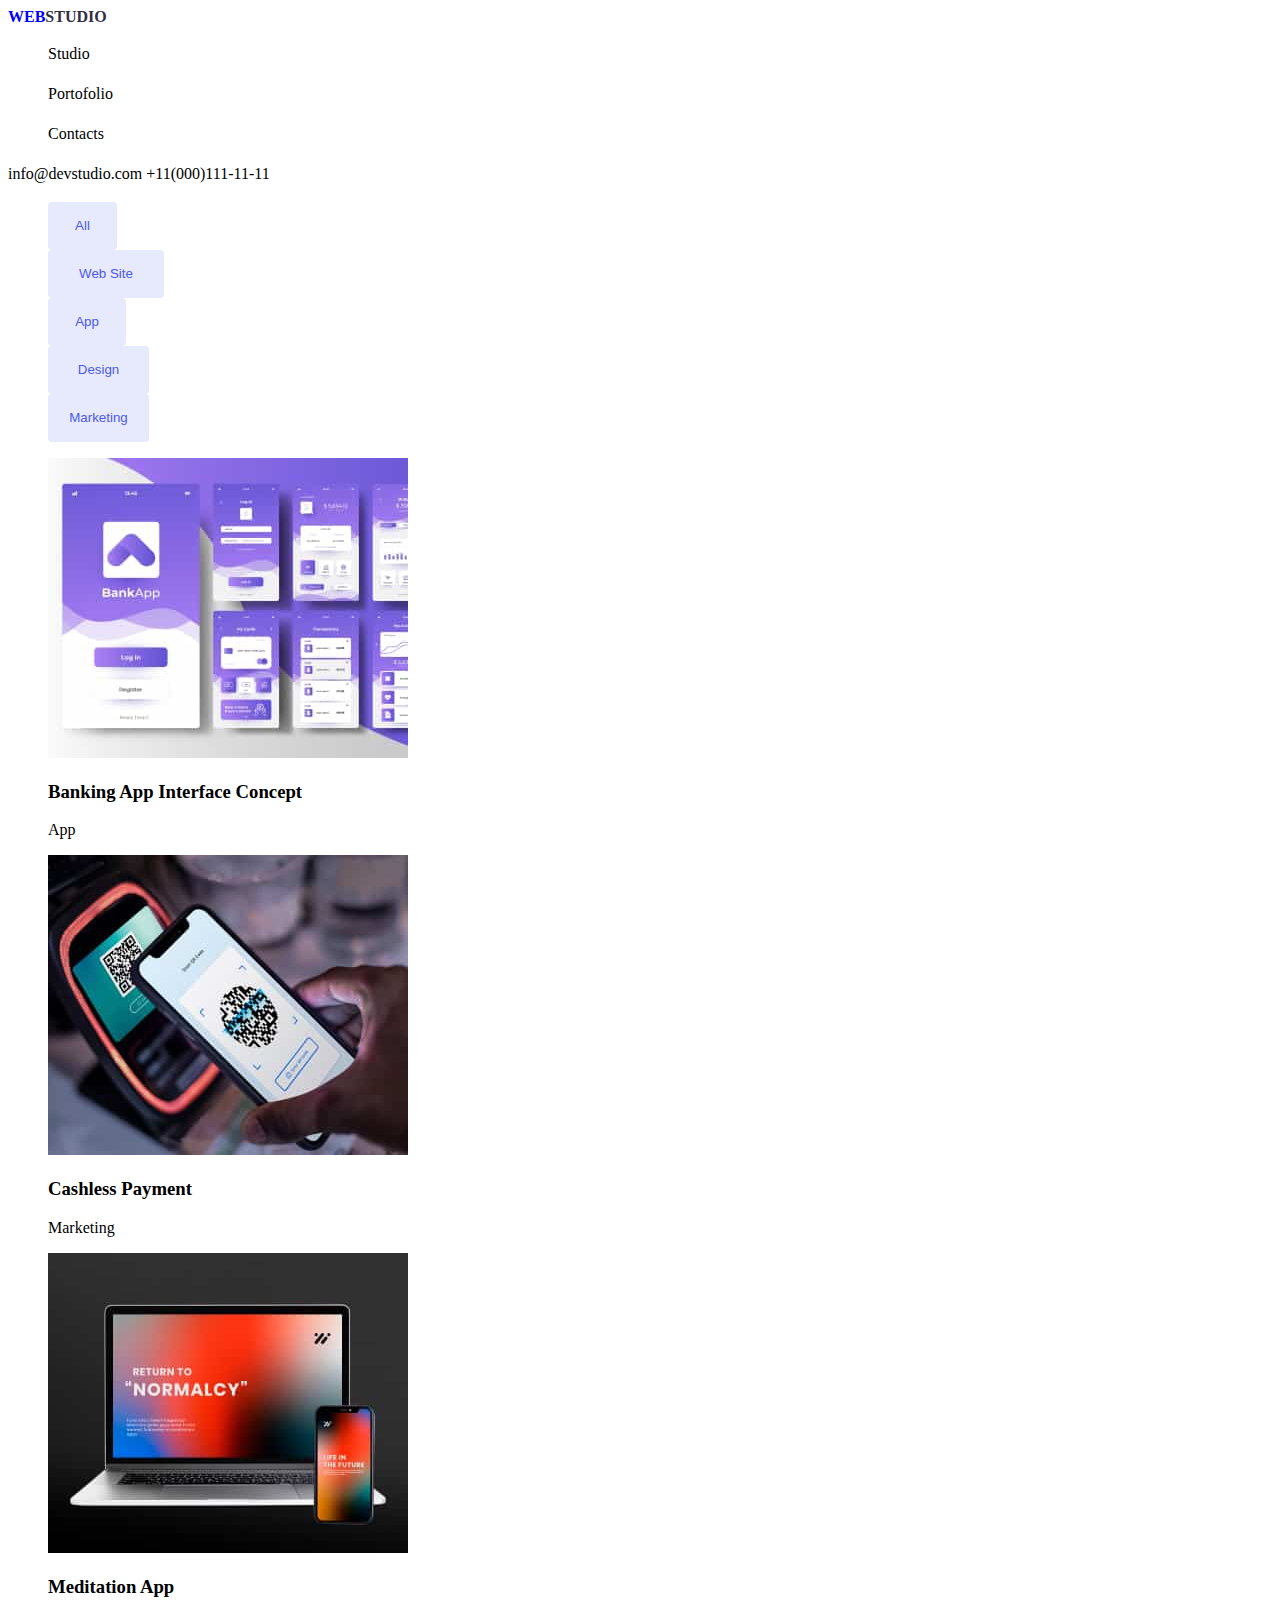
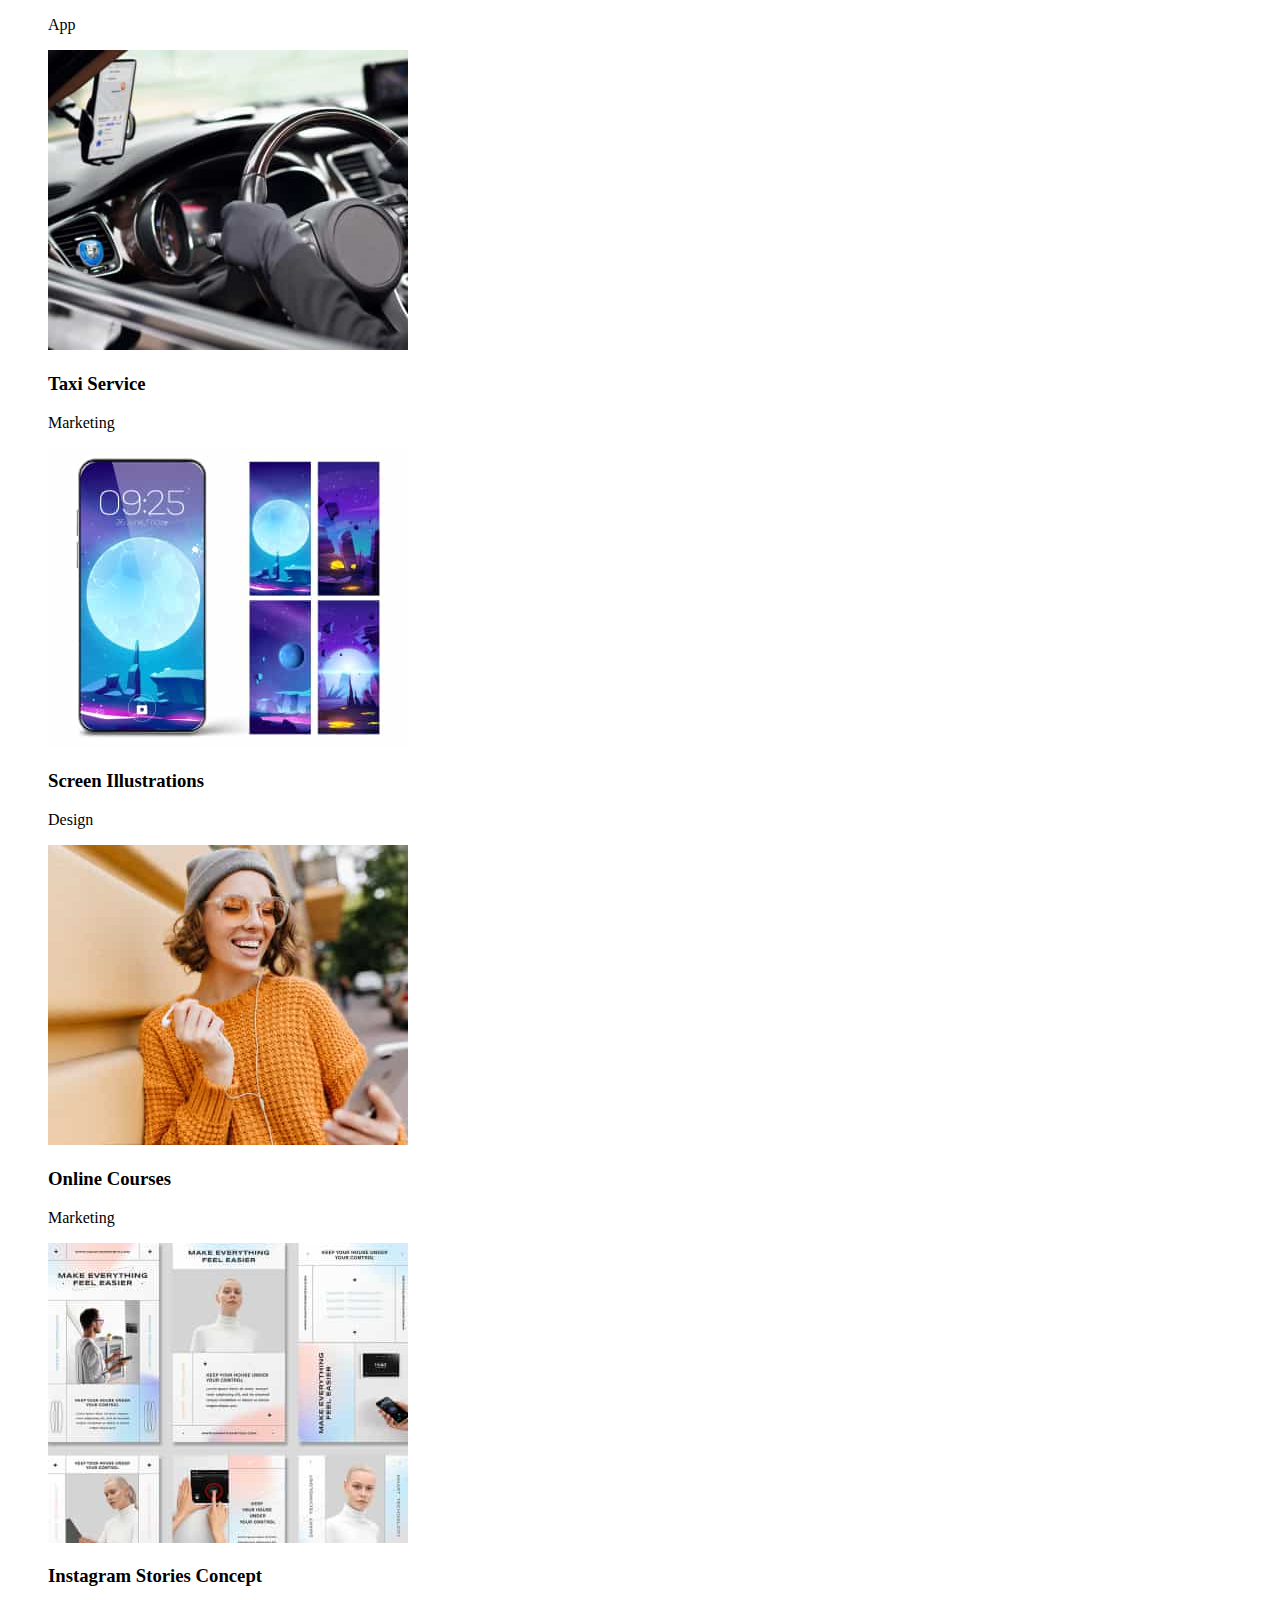
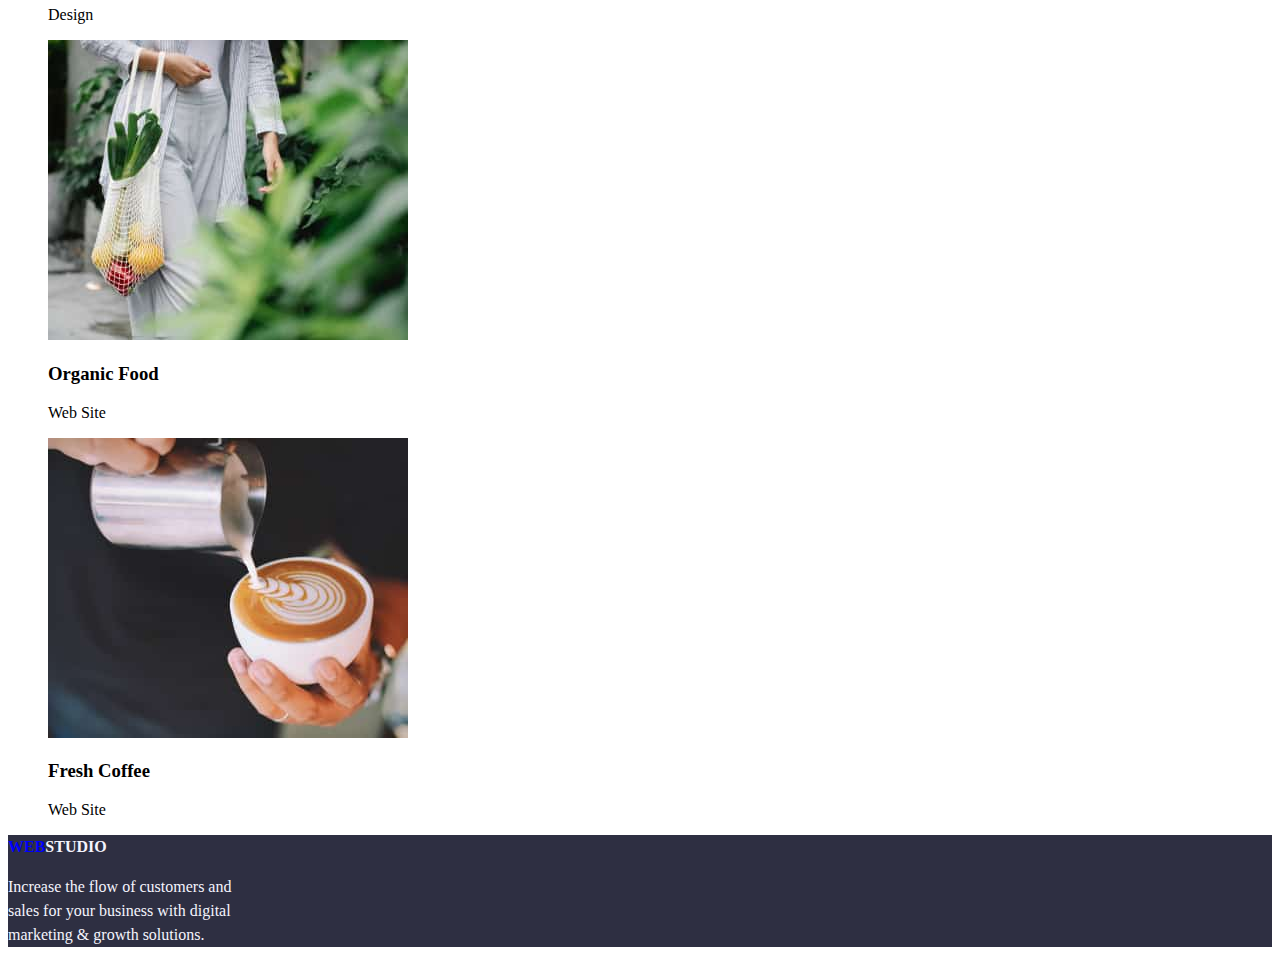
==== Portofoliu.html @ 612a8f5f "update 1" ====
<!DOCTYPE html>
<html lang="en">
  <head>
    <meta charset="UTF-8" />
    <meta name="viewport" content="width=device-width, initial-scale=1.0" />
    <title>Portofoliu</title>
    <link rel="preconnect" href="https://fonts.googleapis.com" />
    <link rel="preconnect" href="https://fonts.gstatic.com" crossorigin />
    <link
      href="https://fonts.googleapis.com/css2?family=Raleway:ital,wght@0,700;1,700&family=Roboto:wght@400;500;700;900&display=swap"
      rel="stylesheet"
    />
    <link rel="stylesheet" href="style.css" />
  </head>
  <body class="website">
    <header>
      <!-- Logo -->
      <a href="index.html" class="logo">STUDIO</a>
      <!-- Sectiunea Navigatie -->
      <nav class="pages">
        <ul>
          <li><a href="index.html">Studio</a></li>
        </ul>
        <ul>
          <li><a href="Portofoliu.html">Portofolio</a></li>
        </ul>
        <ul>
          <li><a>Contacts</a></li>
        </ul>
      </nav>
      <!-- Email and Phone -->
      <div class="link-logo">
        <a href="mailto:info@devstudio.com">info@devstudio.com</a>
        <a href="tel:+11 (000) 111-11-11">+11(000)111-11-11</a>
      </div>
    </header>
    <!-- Main section -->
    <main>
      <!-- Filter bar -->
      <section class="buttons">
        <ul class="active-buttons">
          <li><button type="button" class="all">All</button></li>
          <li><button type="button" class="web">Web Site</button></li>
          <li><button type="button" class="app">App</button></li>
          <li><button type="button" class="design">Design</button></li>
          <li><button type="button" class="marketing">Marketing</button></li>
        </ul>
      </section>
      <!-- Project Cards -->
      <section>
        <ul>
          <li>
            <img
              src="./images/bankapp.jpg"
              alt="bankapp"
              width="360"
              height="300"
            />
            <h3>Banking App Interface Concept</h3>
            <p>App</p>
          </li>
          <li>
            <img
              src="./images/contactless.jpg"
              alt="cashless"
              width="360"
              height="300"
            />
            <h3>Cashless Payment</h3>
            <p>Marketing</p>
          </li>
          <li>
            <img
              src="./images/laptop.jpg"
              alt="laptop"
              width="360"
              height="300"
            />
            <h3>Meditation App</h3>
            <p>App</p>
          </li>
          <li>
            <img
              src="./images/driving.jpg"
              alt="driving"
              width="360"
              height="300"
            />
            <h3>Taxi Service</h3>
            <p>Marketing</p>
          </li>
          <li>
            <img
              src="./images/ecran.jpg"
              alt="screen"
              width="360"
              height="300"
            />
            <h3>Screen Illustrations</h3>
            <p>Design</p>
          </li>
          <li>
            <img
              src="./images/music.jpg"
              alt="music"
              width="360"
              height="300"
            />
            <h3>Online Courses</h3>
            <p>Marketing</p>
          </li>
          <li>
            <img
              src="./images/website.jpg"
              alt="website"
              width="360"
              height="300"
            />
            <h3>Instagram Stories Concept</h3>
            <p>Design</p>
          </li>
          <li>
            <img
              src="./images/shopping.jpg"
              alt="shopping"
              width="360"
              height="300"
            />
            <h3>Organic Food</h3>
            <p>Web Site</p>
          </li>
          <li>
            <img
              src="./images/coffee.jpg"
              alt="coffee"
              width="360"
              height="300"
            />
            <h3>Fresh Coffee</h3>
            <p>Web Site</p>
          </li>
        </ul>
      </section>
    </main>
    <footer class="footer">
      <!-- Logo -->
      <a href="index.html" class="logo">STUDIO</a>
      <p>
        Increase the flow of customers and <br> sales for your business with digital <br>
        marketing & growth solutions.
      </p>
    </footer>
    </footer>
  </body>
</html>
---- style.css ----
.root{
  --link-color:color: #2E2F42;
  --global-font-family:"Roboto", sans-serif;
  --logo-font-family:"Raleway", sans-serif;
  --link-logo:color: #434455;
  --global-withe-text:color: #F4F4FD;
}

.website {
  font-family: var(--global-font-family);
}

.logo-footer::before{
  color: blue;
  font-family: var(--logo-font-family);
  font-weight: 800;
  size: 18px;
  text-decoration: none;
}
.footer .logo{
  color:#F4F4FD;
  text-decoration: none;
}
.logo::before{
  content: "WEB";
  color: blue;
  font-family: var(--logo-font-family);
  font-weight: 800;
  size: 18px;
  text-decoration: none;
}
.logo{
  color: #2E2F42;
  text-decoration: none;
  font-family: var(--logo-font-family);
  font-weight: 800;
  size: 18px;
}

.link-logo a {
  color: var(--link-logo);
  text-decoration: none;
  size: 16px;
  line-height:1.5;
  
}
.pages a {
  color: var(--link-color);
  text-decoration: none;
  font-weight: 500;
  size: 16px;
  line-height:1.5;
  }

ul {
    list-style-type: none;
  }
.button-order:hover{
  background-color:#4D5AE5;
  color: #FFFFFF;
  cursor: pointer;
  
}
.button-order{
  padding: 16px,32px,16px,32px;
  width: 169px;
  height:56px;
  font-weight: 500;
  size: 16px;
  border-radius: 4px;
  border: none;
  line-height:1.5;
}
.hero-heder{
  font-family: var(--logo-font-family);
  font-weight: 700;
  color: #FFFFFF;
  background-color: 
  #2E2F42;
  text-align: center;
  line-height:60x;
}
.about li h3{
  font-weight: 500;
  size: 20px;
  color: var(--link-color);
  line-height:1.5;
}
.about li p{
  size: 16px;
  color: var(--link-color);
  line-height:1.5;
}
.sub-heder{
  font-weight: 700;
  size: 36px;
  color: var(--link-color);
  line-height:40px;
}
.team{
  font-weight: 700;
  size: 36px;
  color: var(--link-color);
  line-height:40px;
}
.our-team h3{
  font-weight: 500;
  size: 20px;
  color: var(--link-color);
  line-height:1.5;
}
.our-team p{
  size: 16px;
  color: var(--link-logo);
  line-height:1.5;
}
.footer{
background-color: #2E2F42;
color: #F4F4FD;
line-height:1.5;

}
.logo-studio{
  color: #FFFFFF;
  line-height:21px;
  
}
.buttons .all {
  font-weight: 500;
  color: #4D5AE5;
  background-color: #E7E9FC;
  width:69px;
  height:48px;
  padding:12px, 24px, 12px, 24px;
  cursor: pointer;
  border: none;
  border-radius: 4px;
  line-height:1.5;
}
.buttons .all:hover {
  background-color:#404BBF;
  color: #FFFFFF;
  }

  .buttons .web{
    color: #4D5AE5;
    background-color: #E7E9FC;
    width:116px;
    height:48px;
    padding:12px, 24px, 12px, 24px;
    cursor: pointer;
    border: 1px;
    border-radius: 4px;
    font-weight: 500;
    line-height:1.5;
  }
  .buttons .web:hover{
    background-color:#404BBF;
    color: #FFFFFF;
  }
  .buttons .app{
    color: #4D5AE5;
    background-color: #E7E9FC;
    width:78px;
    height:48px;
    padding:12px, 24px, 12px, 24px;
    cursor: pointer;
    border: 1px;
    border-radius: 4px;
    font-weight: 500;
    line-height:1.5;
  }
  .buttons .app:hover{
    background-color:#404BBF;
    color: #FFFFFF;
  }
  .buttons .design{
    color: #4D5AE5;
    background-color: #E7E9FC;
    width:101px;
    height:48px;
    padding:12px, 24px, 12px, 24px;
    cursor: pointer;
    border: 1px;
    border-radius: 4px;
    font-weight: 500;
    line-height:1.5;
  }
  .buttons .design:hover{
    background-color:#404BBF;
    color: #FFFFFF;
  }
  .buttons .marketing{
    color: #4D5AE5;
    background-color: #E7E9FC;
    width:101px;
    height:48px;
    padding:12px, 24px, 12px, 24px;
    cursor: pointer;
    border: 1px;
    border-radius: 4px;
    font-weight: 500;
    line-height:1.5;
  }
  .buttons .marketing:hover{
    background-color:#404BBF;
    color: #FFFFFF;
  }
  .nav-menu{
    display: flex;
  }
  .page-menu{
    display: flex;
  }
.container{
  width: 1200px;
}
.about {
  display: flex;
	justify-content: center;
  gap: 24px;

 }
 .section-img{
  display: flex;
  justify-content: center;
  gap: 24px;
 }
 .sub-heder{
  display: flex;
  justify-content: center;
 }
 .team{
  justify-content: center;
  display: flex;
 }
 .our-team{
  justify-content: center;
  display: flex;
  gap: 24px;
 }
 .team-background{
  background-color: #F4F4FD;
 }
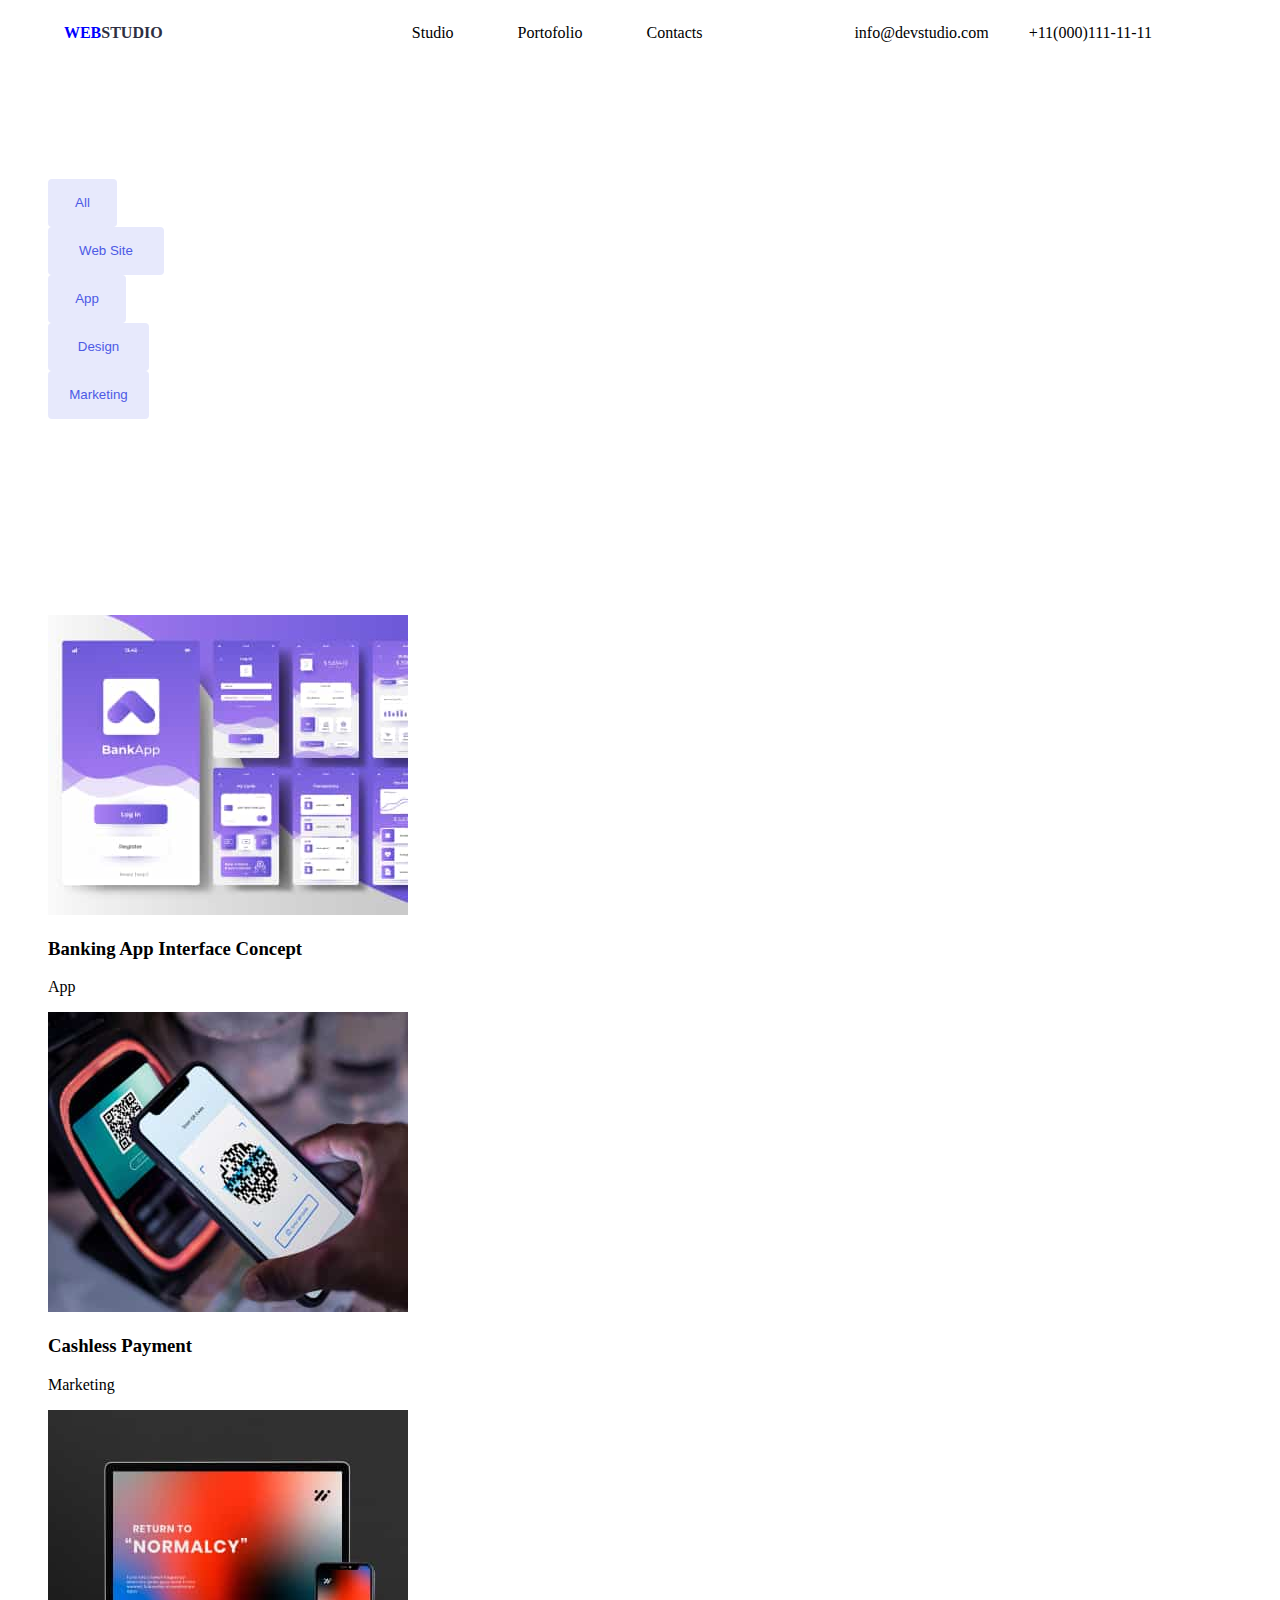
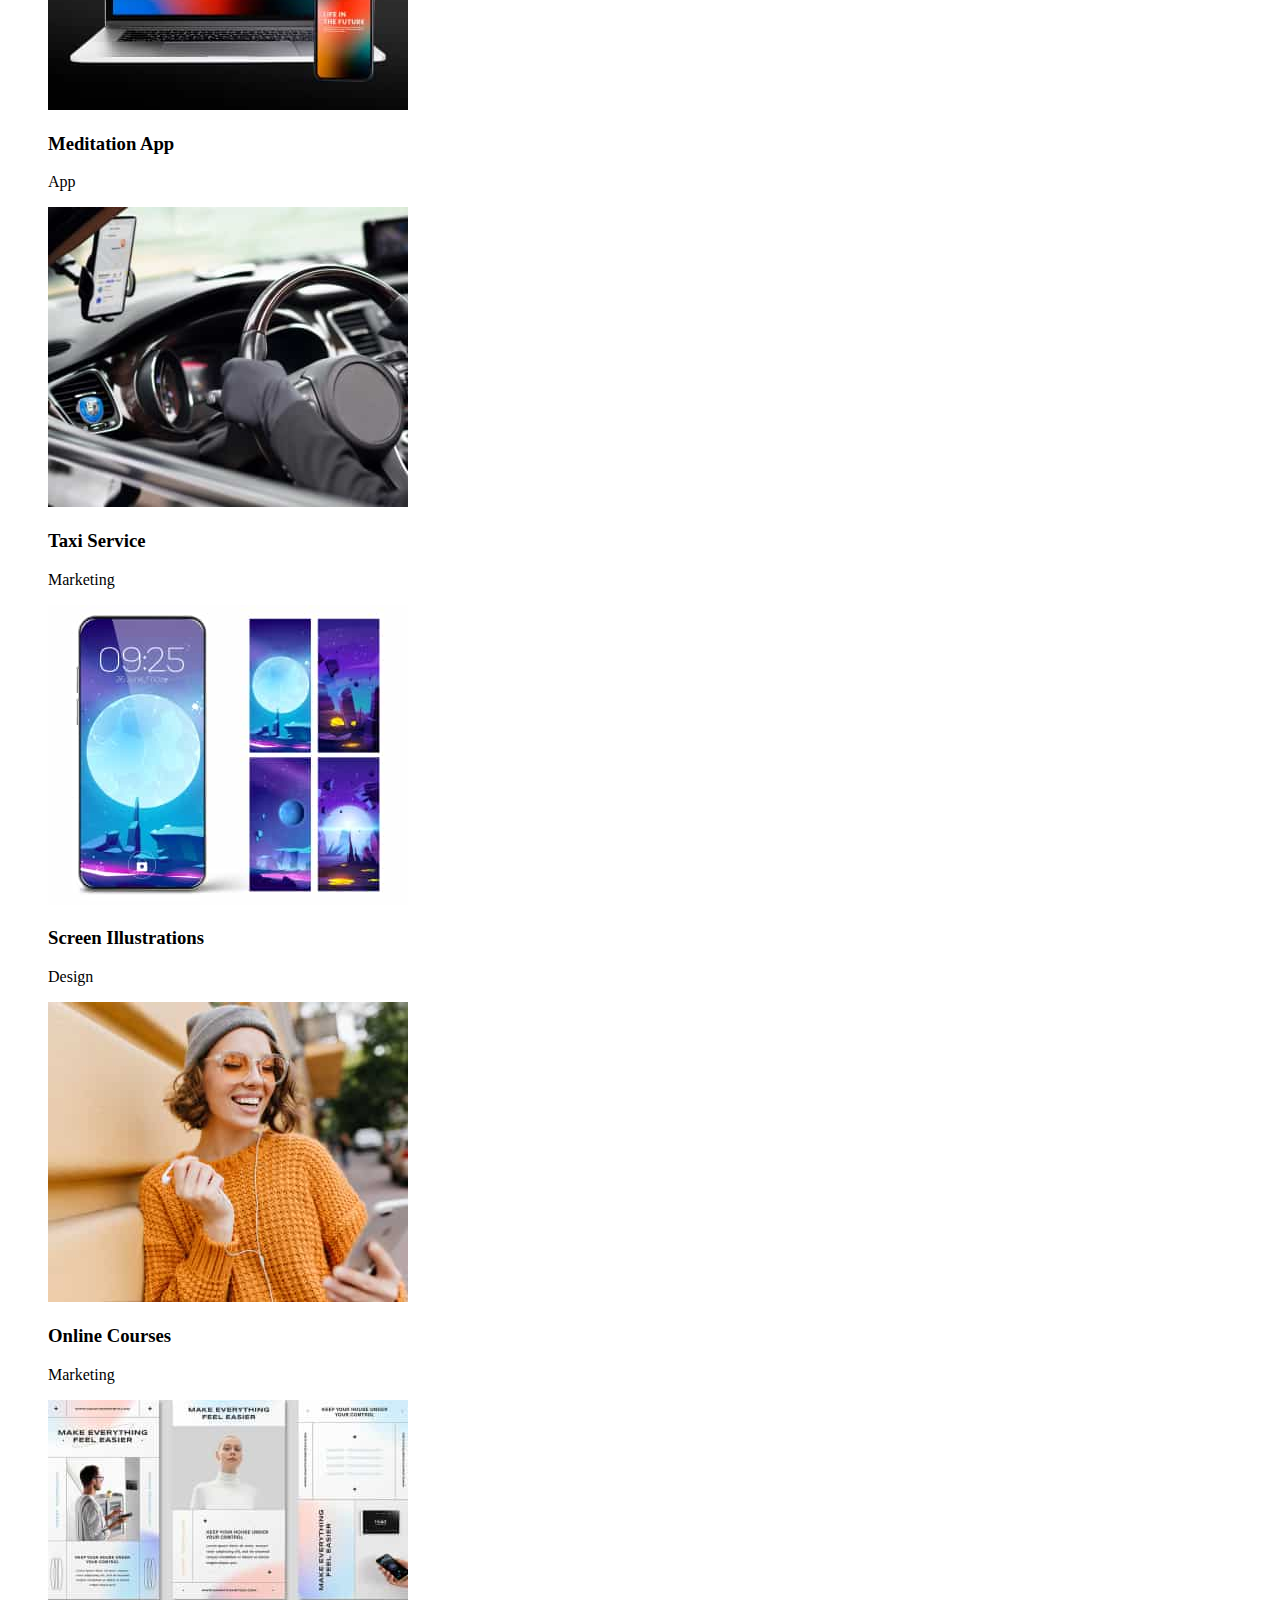
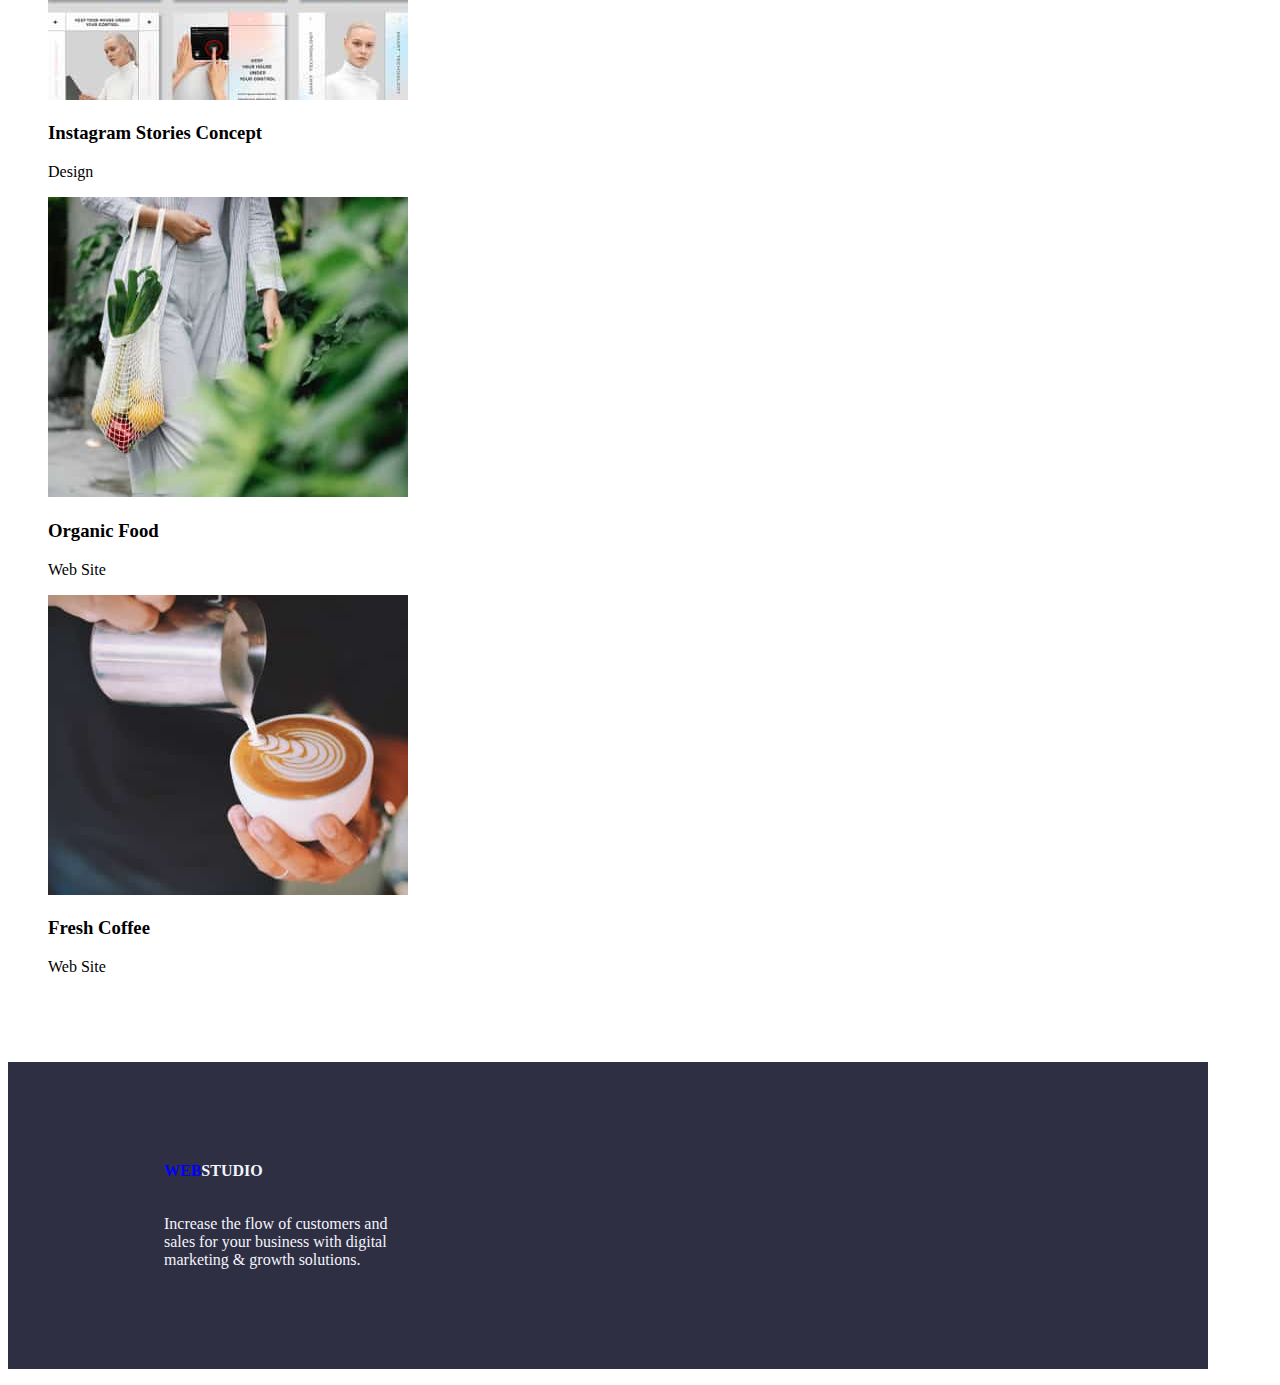
==== commit 7038d2fa: "update 6" ====
--- a/Portofoliu.html
+++ b/Portofoliu.html
@@ -13,7 +13,7 @@
     <link rel="stylesheet" href="style.css" />
   </head>
   <body class="website">
-    <header>
+    <header class="top-line container">
       <!-- Logo -->
       <a href="index.html" class="logo">STUDIO</a>
       <!-- Sectiunea Navigatie -->
@@ -30,14 +30,15 @@
       </nav>
       <!-- Email and Phone -->
       <div class="link-logo">
-        <a href="mailto:info@devstudio.com">info@devstudio.com</a>
-        <a href="tel:+11 (000) 111-11-11">+11(000)111-11-11</a>
-      </div>
+      <a href="mailto:info@devstudio.com">info@devstudio.com</a>
+      <a href="tel:+11 (000) 111-11-11">+11(000)111-11-11</a>
+   
+  </div>
     </header>
     <!-- Main section -->
     <main>
       <!-- Filter bar -->
-      <section class="buttons">
+      <section class="buttons container section" >      
         <ul class="active-buttons">
           <li><button type="button" class="all">All</button></li>
           <li><button type="button" class="web">Web Site</button></li>
@@ -47,7 +48,7 @@
         </ul>
       </section>
       <!-- Project Cards -->
-      <section>
+      <section class="container section" >
         <ul>
           <li>
             <img
@@ -142,14 +143,18 @@
         </ul>
       </section>
     </main>
-    <footer class="footer">
+    <footer class="footer container">
+
       <!-- Logo -->
-      <a href="index.html" class="logo">STUDIO</a>
-      <p>
-        Increase the flow of customers and <br> sales for your business with digital <br>
-        marketing & growth solutions.
-      </p>
-    </footer>
+      <div class="logo-footer">
+  <a href="index.html" class="logo">STUDIO</a>
+  <p class="p-footer">
+    Increase the flow of customers and <br> sales for your business with digital <br>
+    marketing & growth solutions.
+  </p>
+      </div>
+
+</footer>
     </footer>
   </body>
 </html>
--- a/style.css
+++ b/style.css
@@ -20,6 +20,7 @@
 .footer .logo{
   color:#F4F4FD;
   text-decoration: none;
+  
 }
 .logo::before{
   content: "WEB";
@@ -35,6 +36,9 @@
   font-family: var(--logo-font-family);
   font-weight: 800;
   size: 18px;
+  width: 156px;
+  margin-top: 24px;
+  margin-bottom: 24px;
 }
 
 .link-logo a {
@@ -42,44 +46,103 @@
   text-decoration: none;
   size: 16px;
   line-height:1.5;
+  justify-content: space-around;
+  margin-top: 24px;
+  margin-bottom: 24px;
+}
+
+  .link-logo{
+    display: flex;
+    gap: 40px;
+    margin-top: 24px;
+    margin-bottom: 24px;
+    margin-block-start: 0;
+
+  }
   
-}
 .pages a {
   color: var(--link-color);
   text-decoration: none;
   font-weight: 500;
-  size: 16px;
-  line-height:1.5;
+  gap: 40px;
+  display: flex;
+  margin-top: 24px;
+  margin-bottom: 24px; 
   }
 
 ul {
     list-style-type: none;
   }
+
+.hero{
+  display: flex;
+	flex-direction: column;
+	flex-wrap: wrap;
+	justify-content: center;
+	align-items: center;
+	align-content: center;
+  color: #FFFFFF;
+  background-color: #2E2F42;
+  top: 72px;
+}
+.top-line{
+  display: flex;
+  justify-content: space-around;
+  gap: 40px;
+  margin-block-start: 0;
+  
+
+}
+.pages{
+  display: flex;
+  justify-content: space-evenly;
+  margin-block-start: 0;
+  gap: 24px;
+
+}
+.top-line{
+align-items: baseline;}
+
+.h1-hero{
+  display: flex;
+  justify-content: center;
+  align-items: center;
+}
+.button-order{
+padding: 16px, 32px, 16px, 32px;
+cursor: pointer;
+width: 160px;
+height: 56px;
+gap: 10px;
+border-radius: 4px 4px 4px;
+background-color:#4D5AE5;
+padding: 0;
+outline:none;
+border: none; 
+}
 .button-order:hover{
   background-color:#4D5AE5;
   color: #FFFFFF;
   cursor: pointer;
-  
-}
-.button-order{
-  padding: 16px,32px,16px,32px;
-  width: 169px;
-  height:56px;
-  font-weight: 500;
-  size: 16px;
-  border-radius: 4px;
-  border: none;
-  line-height:1.5;
-}
-.hero-heder{
-  font-family: var(--logo-font-family);
-  font-weight: 700;
-  color: #FFFFFF;
-  background-color: 
-  #2E2F42;
-  text-align: center;
-  line-height:60x;
-}
+  border: none; }
+
+
+
+
+
+
+
+
+
+
+
+
+
+
+
+
+
+
 .about li h3{
   font-weight: 500;
   size: 20px;
@@ -108,6 +171,7 @@
   size: 20px;
   color: var(--link-color);
   line-height:1.5;
+
 }
 .our-team p{
   size: 16px;
@@ -117,13 +181,18 @@
 .footer{
 background-color: #2E2F42;
 color: #F4F4FD;
-line-height:1.5;
-
 }
 .logo-studio{
   color: #FFFFFF;
   line-height:21px;
+
   
+
+
+
+
+
+
 }
 .buttons .all {
   font-weight: 500;
@@ -206,39 +275,73 @@
     background-color:#404BBF;
     color: #FFFFFF;
   }
-  .nav-menu{
-    display: flex;
-  }
-  .page-menu{
-    display: flex;
-  }
 .container{
   width: 1200px;
-}
-.about {
-  display: flex;
-	justify-content: center;
+  margin-top: -24px;
+  margin-bottom: -24px;
+
+}
+.about-list {
+  display: flex;
+	justify-content: space-around;
   gap: 24px;
 
  }
  .section-img{
   display: flex;
+  justify-content: space-around;
+  gap: 24px;
+ }
+ .sub-heder{
+  display: flex;
   justify-content: center;
-  gap: 24px;
- }
- .sub-heder{
-  display: flex;
+ }
+ .team{
+  display: flex;
+  align-content: center;
+  flex-wrap: wrap;
   justify-content: center;
- }
- .team{
+  margin-top: 120px;
+  margin-bottom: 72px;
+}
+ .our-team{
+  justify-content: space-around;
+  display: flex;
+ }
+ .team-section{
+  background-color: #F4F4FD;
+  gap: 32px;
+  padding: 0px, 0px, 32px, 0px;
+  top:1780px;
+  width: 1200px;
+ }
+.team-section h3 p{
+  background-color: #FFFFFF;
+}
+.card1{
+  background-color: #FFFFFF;
   justify-content: center;
-  display: flex;
- }
- .our-team{
-  justify-content: center;
-  display: flex;
-  gap: 24px;
- }
- .team-background{
-  background-color: #F4F4FD;
- }+  text-align: center;
+  bottom: 120px;
+
+}
+.section {
+  padding-top: 94px;
+  padding-bottom: 94px;
+}
+.logo-footer{
+  display: flex;
+
+  flex-direction: column;
+
+  margin-left: 156px;
+
+}
+.p-footer{
+margin-bottom: 100px;
+    margin-top: 17.5px;
+}
+.logo-footer .logo{
+  margin-top: 100px;
+    margin-bottom: 17.5px;
+}
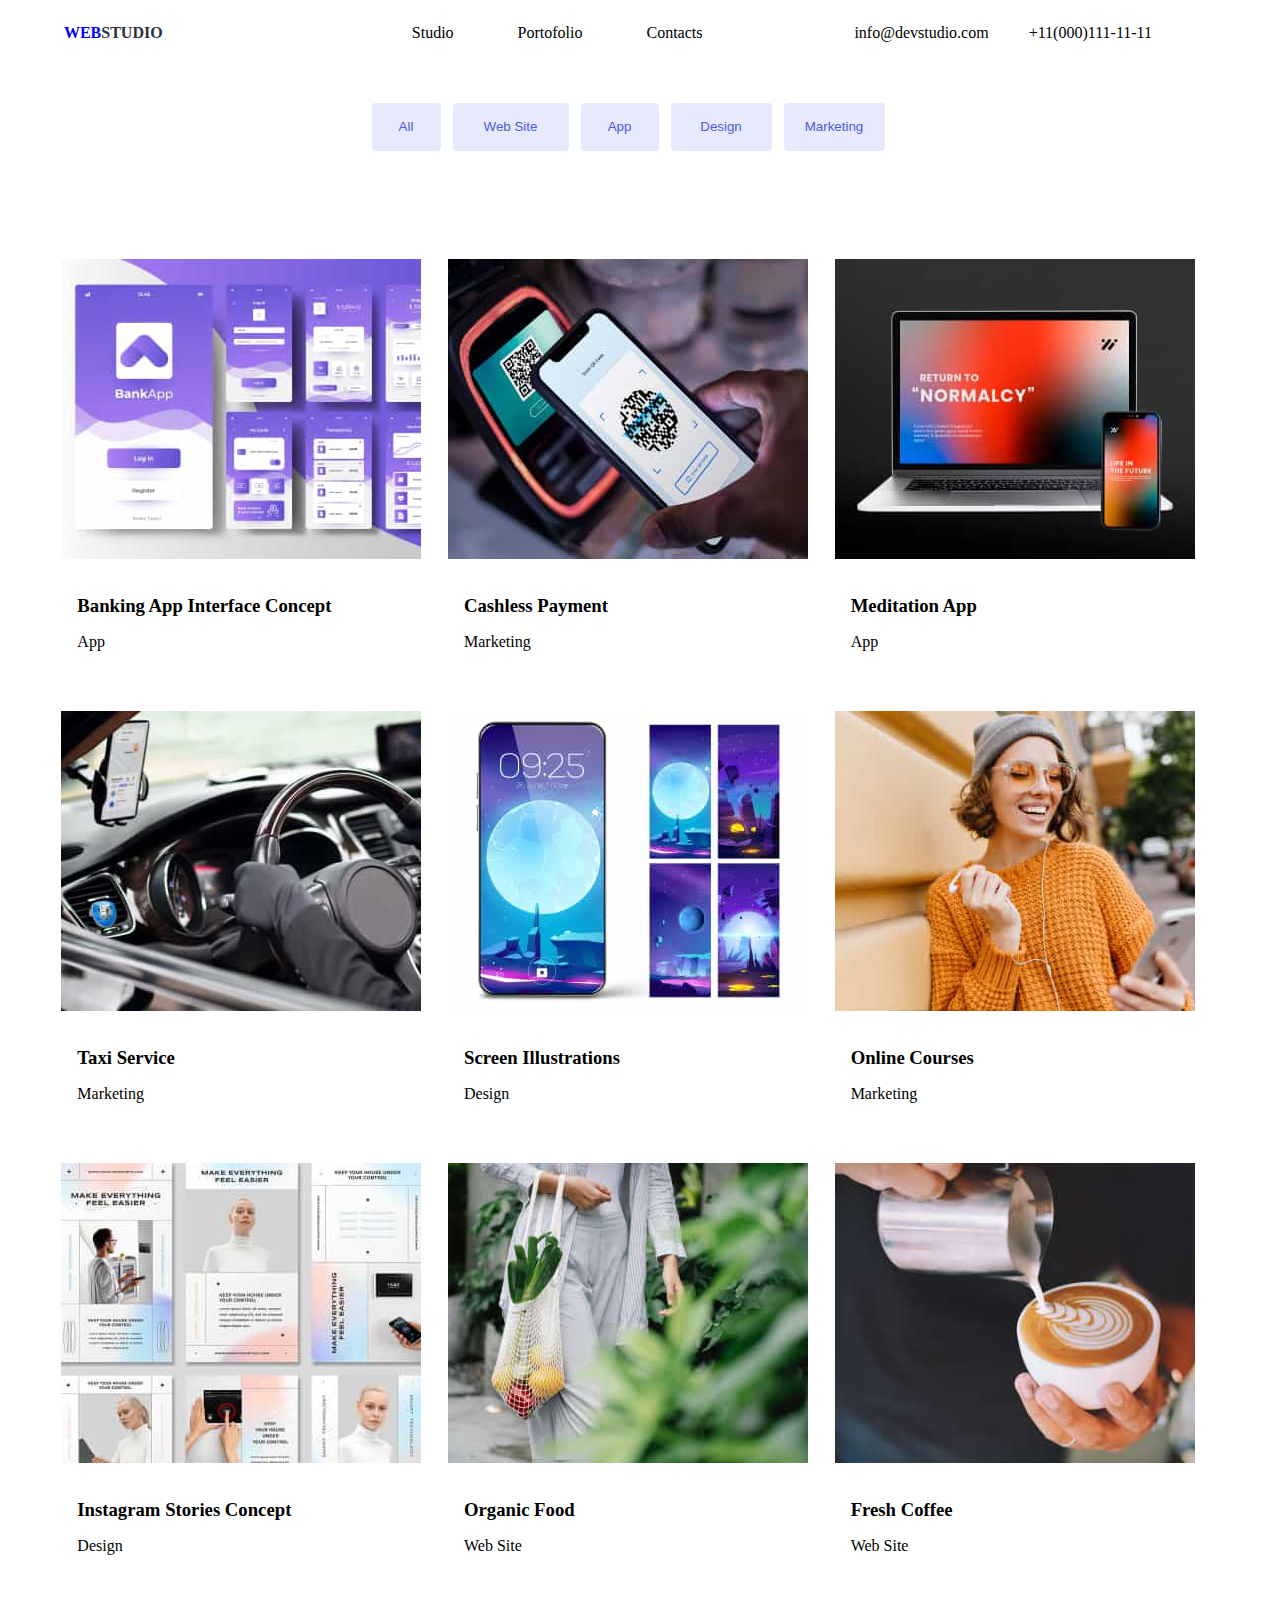
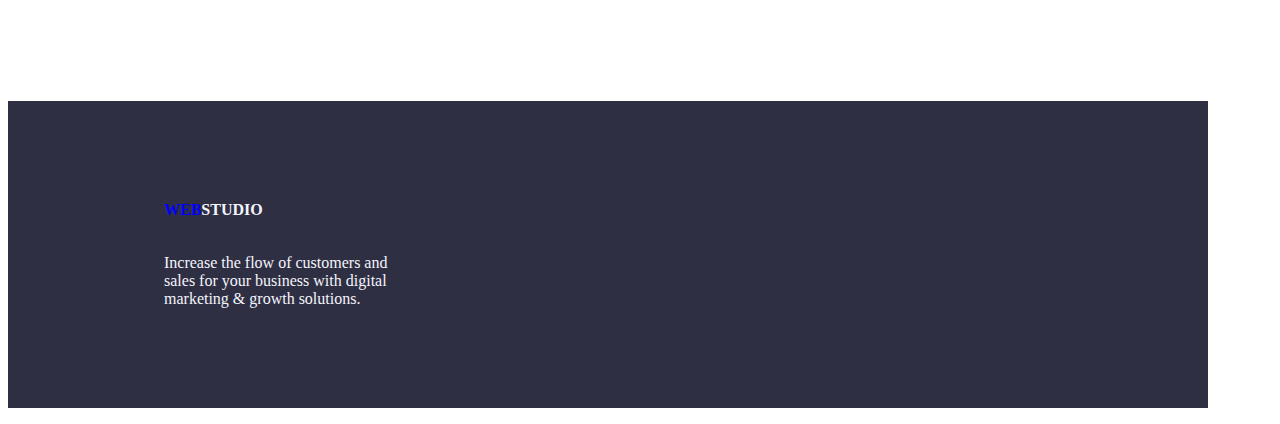
==== commit b19d0159: "update 7" ====
--- a/Portofoliu.html
+++ b/Portofoliu.html
@@ -49,7 +49,7 @@
       </section>
       <!-- Project Cards -->
       <section class="container section" >
-        <ul>
+        <ul class="images-list">
           <li>
             <img
               src="./images/bankapp.jpg"
@@ -57,8 +57,8 @@
               width="360"
               height="300"
             />
-            <h3>Banking App Interface Concept</h3>
-            <p>App</p>
+            <h3 class="h3-images">Banking App Interface Concept</h3>
+            <p class="p-images"> App</p>
           </li>
           <li>
             <img
@@ -67,8 +67,8 @@
               width="360"
               height="300"
             />
-            <h3>Cashless Payment</h3>
-            <p>Marketing</p>
+            <h3 class="h3-images">Cashless Payment</h3>
+            <p class="p-images">Marketing</p>
           </li>
           <li>
             <img
@@ -77,8 +77,8 @@
               width="360"
               height="300"
             />
-            <h3>Meditation App</h3>
-            <p>App</p>
+            <h3 class="h3-images">Meditation App</h3>
+            <p class="p-images">App</p>
           </li>
           <li>
             <img
@@ -87,8 +87,8 @@
               width="360"
               height="300"
             />
-            <h3>Taxi Service</h3>
-            <p>Marketing</p>
+            <h3 class="h3-images">Taxi Service</h3>
+            <p class="p-images">Marketing</p>
           </li>
           <li>
             <img
@@ -97,8 +97,8 @@
               width="360"
               height="300"
             />
-            <h3>Screen Illustrations</h3>
-            <p>Design</p>
+            <h3 class="h3-images">Screen Illustrations</h3>
+            <p class="p-images">Design</p>
           </li>
           <li>
             <img
@@ -107,8 +107,8 @@
               width="360"
               height="300"
             />
-            <h3>Online Courses</h3>
-            <p>Marketing</p>
+            <h3 class="h3-images">Online Courses</h3>
+            <p class="p-images">Marketing</p>
           </li>
           <li>
             <img
@@ -117,8 +117,8 @@
               width="360"
               height="300"
             />
-            <h3>Instagram Stories Concept</h3>
-            <p>Design</p>
+            <h3 class="h3-images">Instagram Stories Concept</h3>
+            <p class="p-images">Design</p>
           </li>
           <li>
             <img
@@ -127,8 +127,8 @@
               width="360"
               height="300"
             />
-            <h3>Organic Food</h3>
-            <p>Web Site</p>
+            <h3 class="h3-images">Organic Food</h3>
+            <p class="p-images">Web Site</p>
           </li>
           <li>
             <img
@@ -137,8 +137,8 @@
               width="360"
               height="300"
             />
-            <h3>Fresh Coffee</h3>
-            <p>Web Site</p>
+            <h3 class="h3-images">Fresh Coffee</h3>
+            <p class="p-images">Web Site</p>
           </li>
         </ul>
       </section>
--- a/style.css
+++ b/style.css
@@ -186,9 +186,6 @@
   color: #FFFFFF;
   line-height:21px;
 
-  
-
-
 
 
 
@@ -345,3 +342,36 @@
   margin-top: 100px;
     margin-bottom: 17.5px;
 }
+
+
+.active-buttons{
+  display: flex;
+    flex-direction: row;
+    flex-wrap: wrap;
+    margin-top: -60px;
+    justify-content: center;
+    align-items: center;
+    align-content: center;
+    gap: 12px;
+}
+.images-list{
+  display: flex;
+  flex-wrap: wrap;
+  justify-content: space-around;
+  border: #E7E9FC;
+  margin-top: -72px;
+  
+}
+.container .section{
+  padding-top: 94px;
+  padding-bottom: 0px;
+}
+.h3-images {
+  margin-left: 16px;
+  margin-top: 32px;
+  margin-bottom: 8px;
+}
+.p-images{
+  margin-left: 16px;
+  margin-bottom: 60px;
+}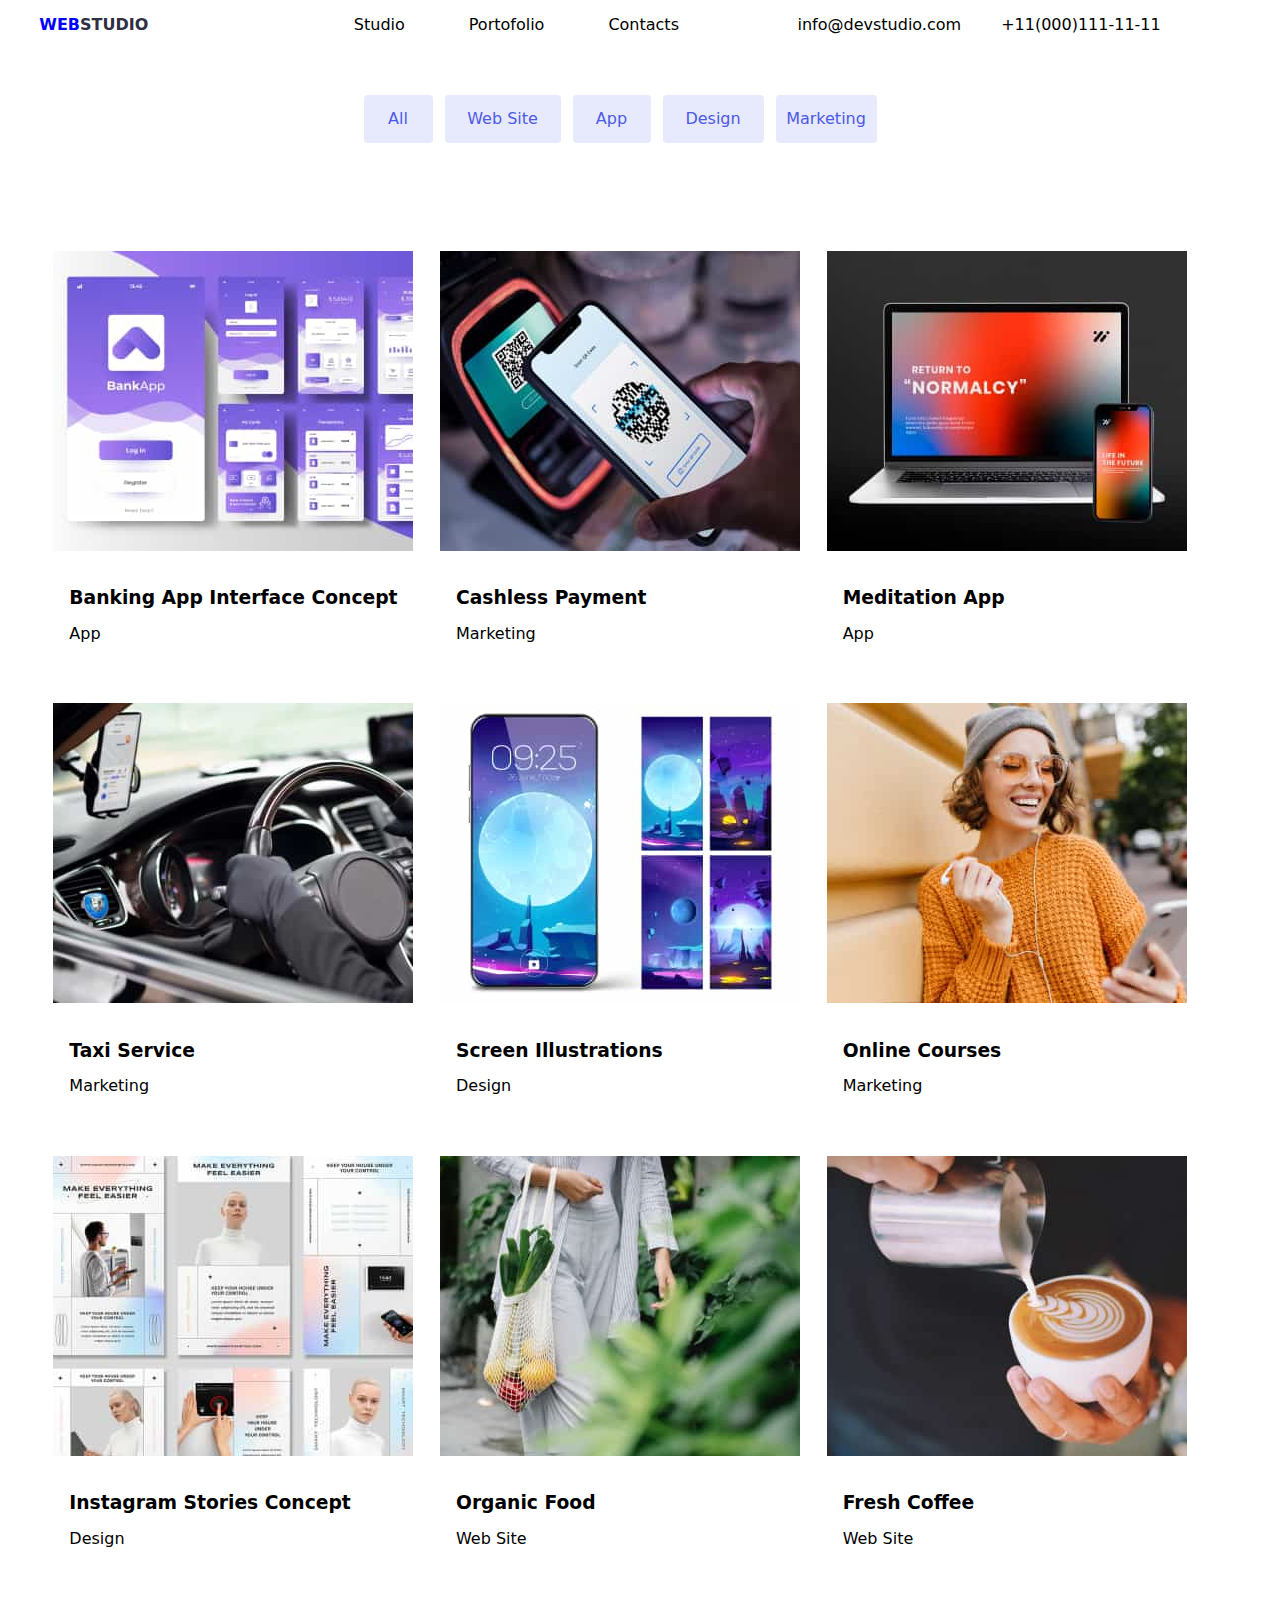
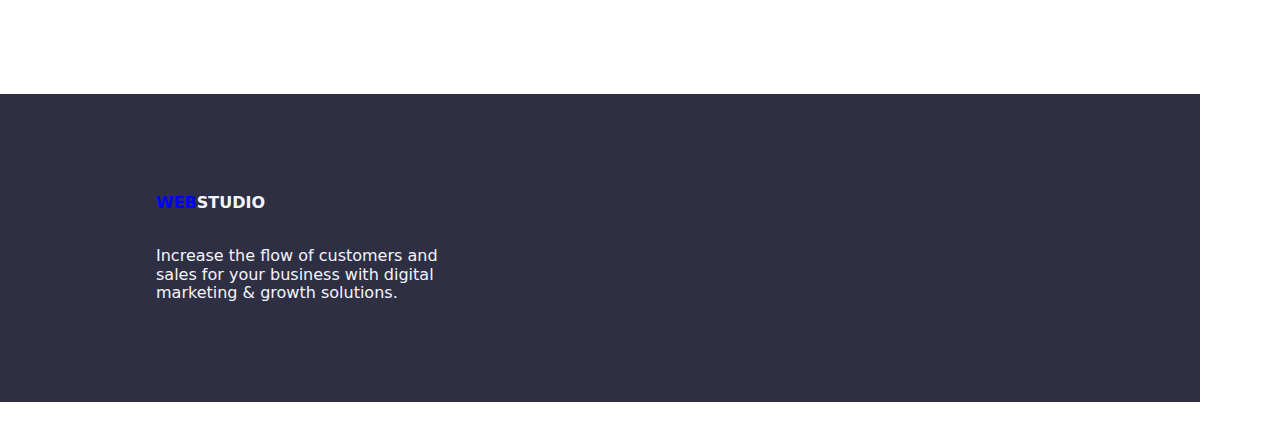
==== commit d9dd88e7: "update 8" ====
--- a/Portofoliu.html
+++ b/Portofoliu.html
@@ -11,6 +11,7 @@
       rel="stylesheet"
     />
     <link rel="stylesheet" href="style.css" />
+    <link rel="stylesheet" href="modern-normalize.css">
   </head>
   <body class="website">
     <header class="top-line container">
